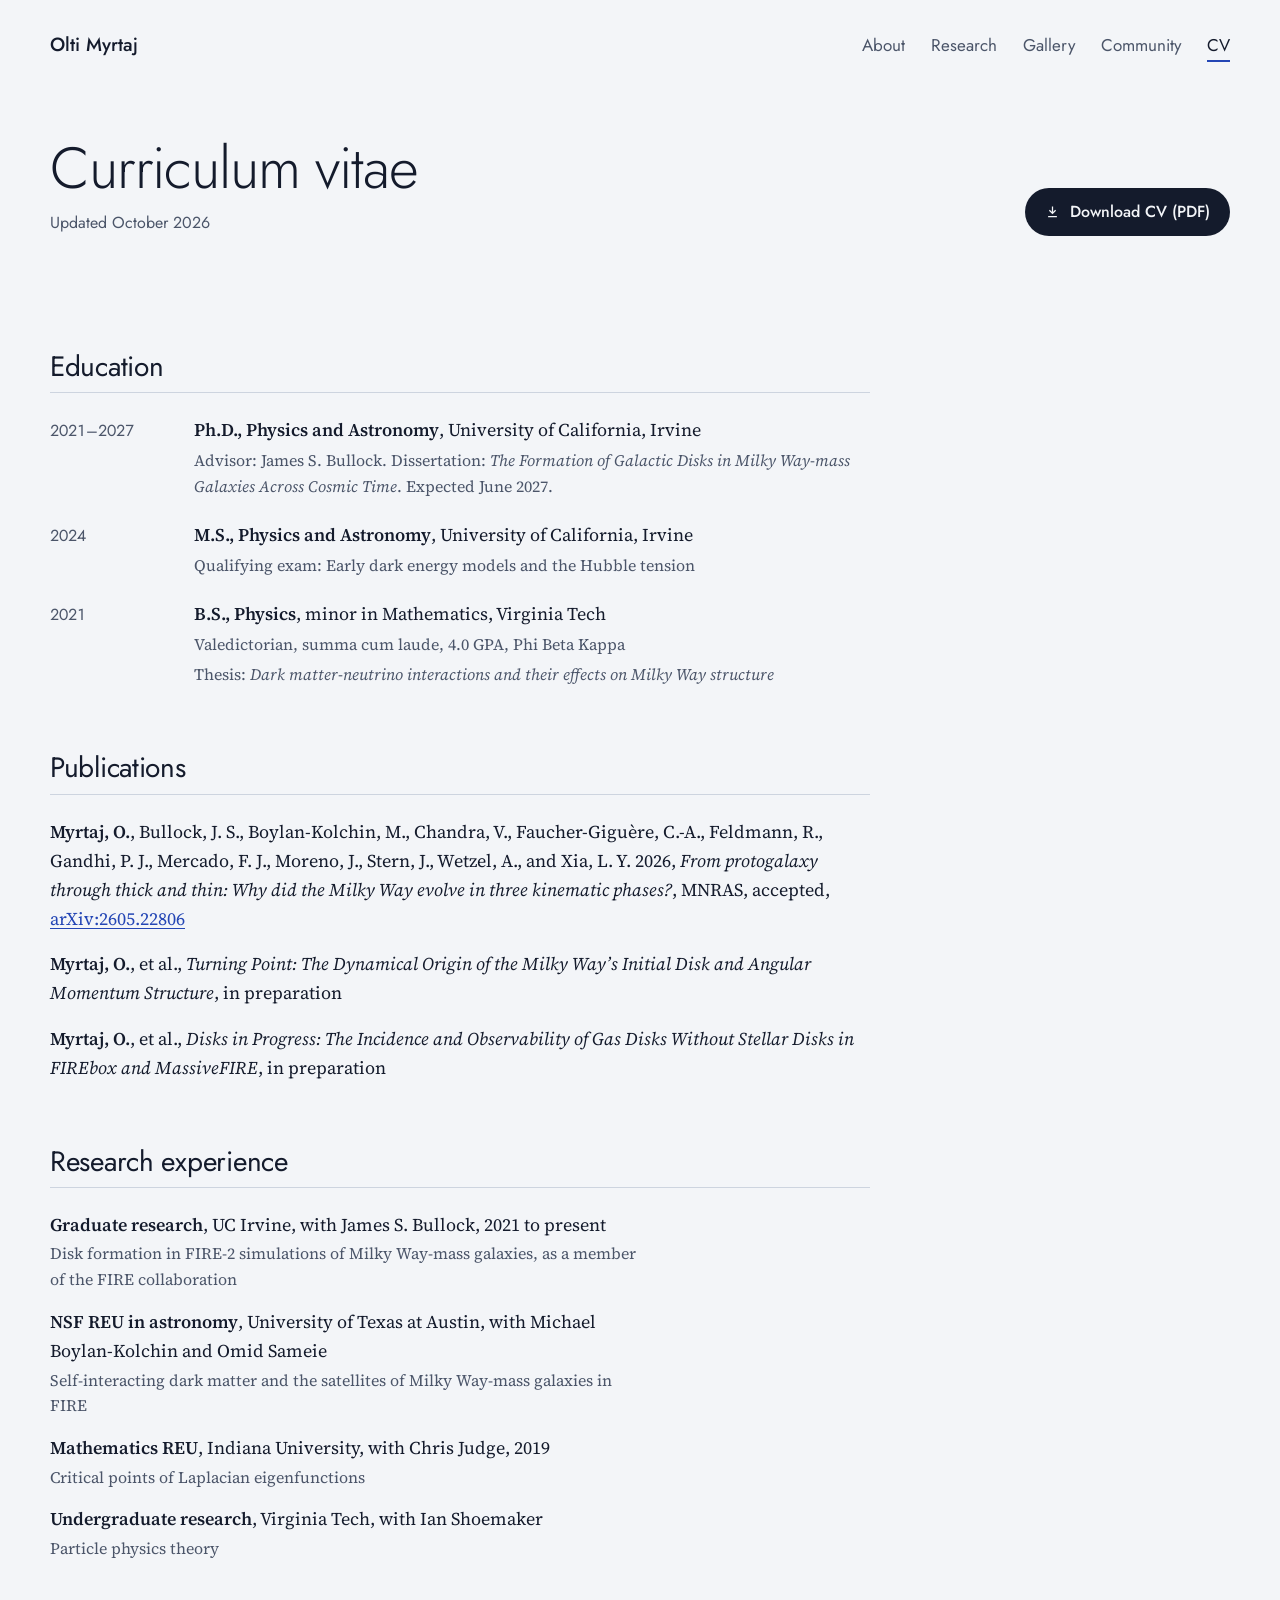
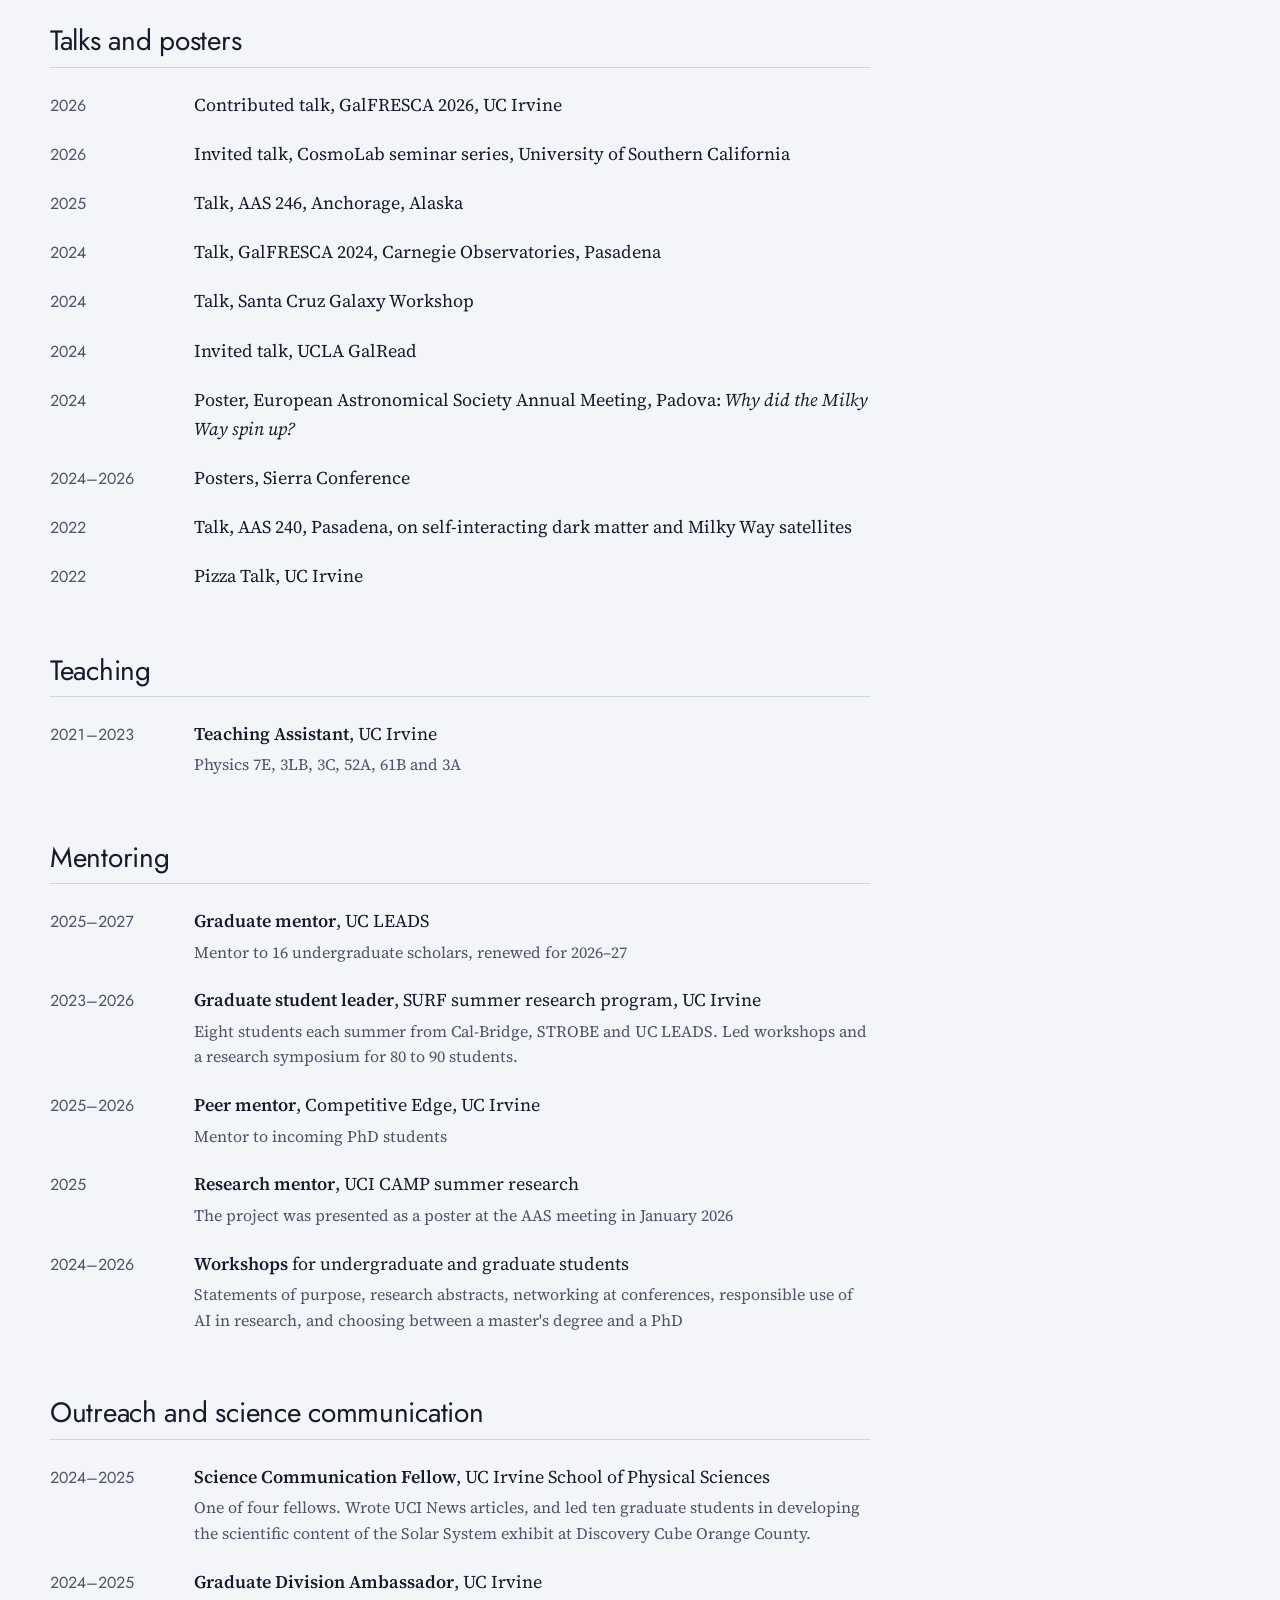
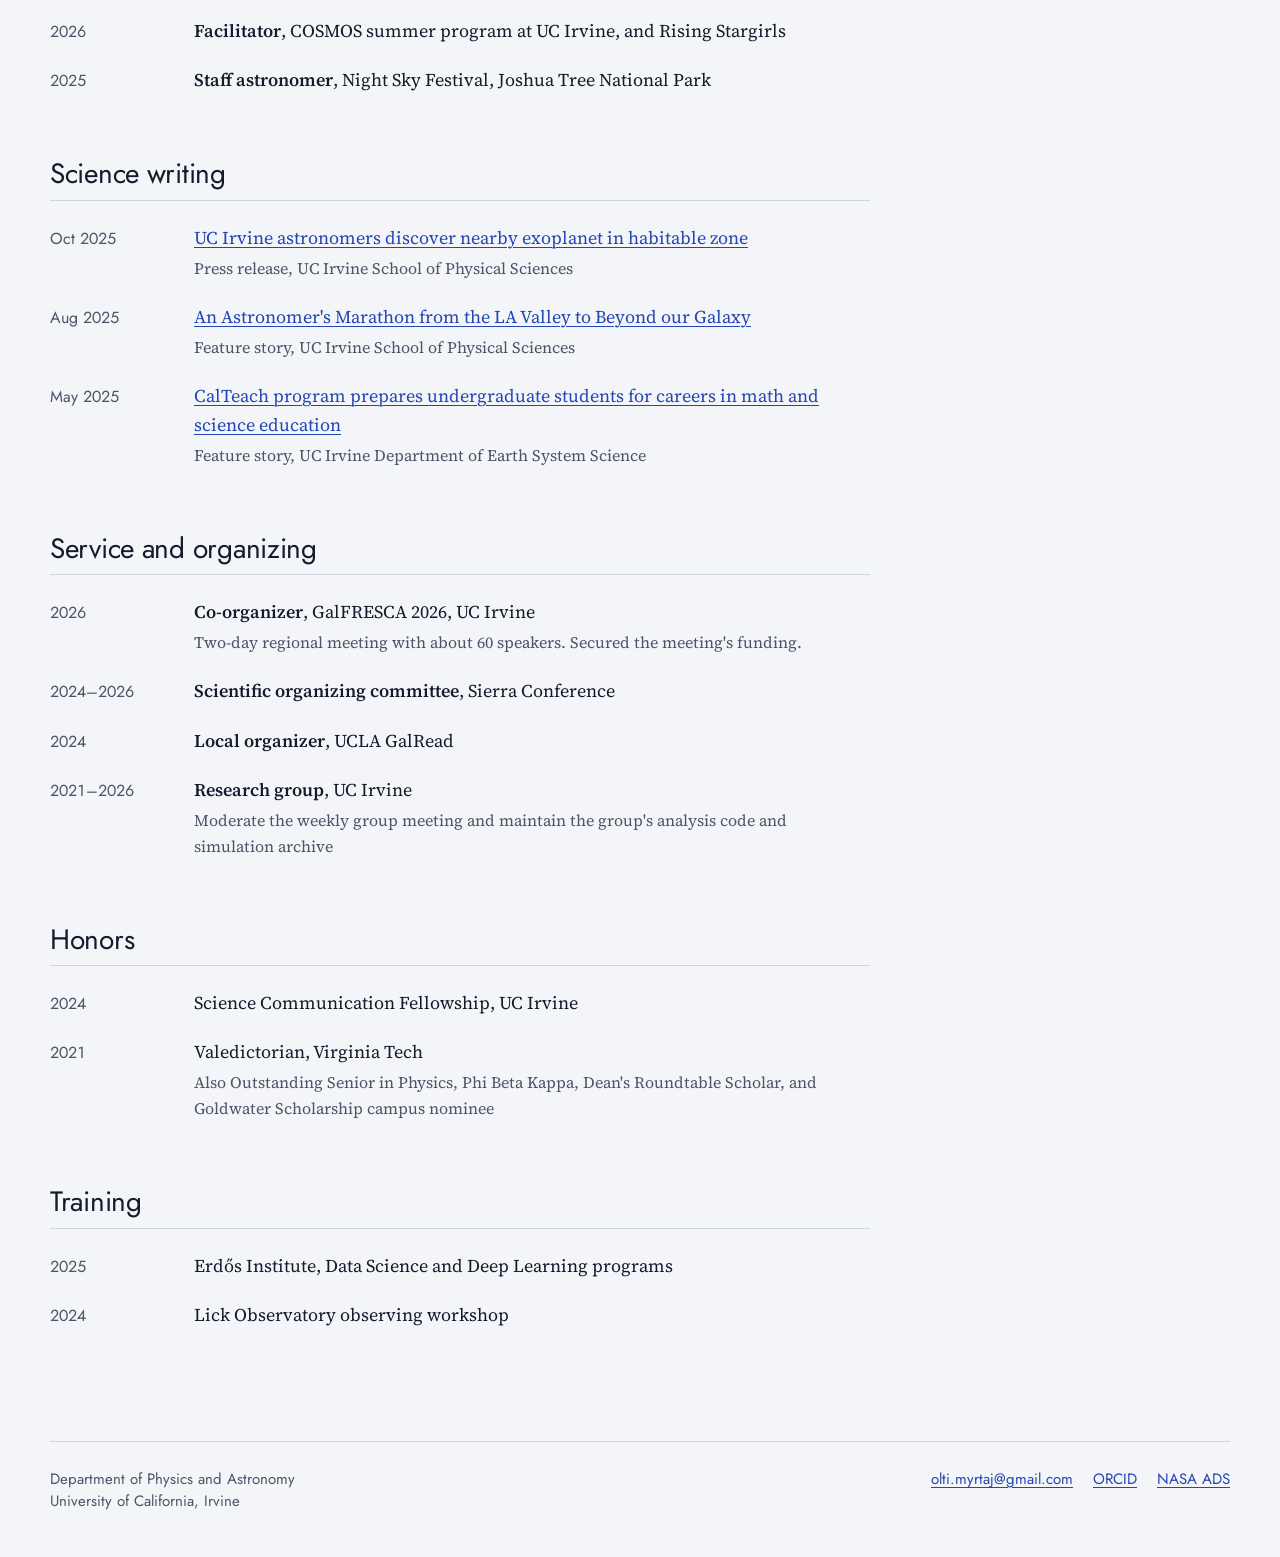
==== cv.html @ 68c867c0 "Publish research website Pages: About, Research, Gallery, Community and CV, with figures, movies, th" ====
<!doctype html>
<html lang="en">
<head>
<meta charset="utf-8">
<meta name="viewport" content="width=device-width, initial-scale=1, viewport-fit=cover">
<title>CV | Olti Myrtaj</title>
<meta name="description" content="Curriculum vitae of Olti Myrtaj, PhD candidate in Physics and Astronomy at UC Irvine.">
<link rel="canonical" href="https://oltimyrtaj.github.io/cv.html">
<meta property="og:type" content="website">
<meta property="og:site_name" content="Olti Myrtaj">
<meta property="og:title" content="CV | Olti Myrtaj">
<meta property="og:description" content="Curriculum vitae of Olti Myrtaj, PhD candidate in Physics and Astronomy at UC Irvine.">
<meta property="og:url" content="https://oltimyrtaj.github.io/cv.html">
<meta property="og:image" content="https://oltimyrtaj.github.io/images/three-phases.jpg">
<meta name="twitter:card" content="summary_large_image">
<link rel="icon" href="favicon.svg" type="image/svg+xml">
<link rel="preconnect" href="https://fonts.googleapis.com">
<link rel="preconnect" href="https://fonts.gstatic.com" crossorigin>
<link rel="stylesheet" href="https://fonts.googleapis.com/css2?family=Jost:wght@300..600&amp;family=Source+Serif+4:ital,opsz,wght@0,8..60,300..700;1,8..60,300..700&amp;display=swap">
<link rel="stylesheet" href="css/style.css">
<script src="js/site.js"></script>
</head>
<body>

<header class="site-header">
  <a class="wordmark" href="index.html">Olti Myrtaj</a>
  <nav class="site-nav" aria-label="Main">
    <ul>
      <li><a href="index.html">About</a></li>
      <li><a href="research.html">Research</a></li>
      <li><a href="gallery.html">Gallery</a></li>
      <li><a href="community.html">Community</a></li>
      <li><a href="cv.html" aria-current="page">CV</a></li>
    </ul>
  </nav>
</header>

<main class="site-main">

  <header class="page-head cv-head">
    <div>
      <h1>Curriculum vitae</h1>
      <p class="updated">Updated October 2026</p>
    </div>
    <div class="cv-actions">
      <a class="button" href="files/Myrtaj_CV.pdf" data-check-file>
        <svg viewBox="0 0 24 24" aria-hidden="true"><path d="M12 4v11M7 10l5 5 5-5M5 20h14"/></svg>
        Download CV (PDF)
      </a>
    </div>
  </header>

  <div class="cv-body">

    <section class="cv-section" aria-labelledby="cv-education">
      <h2 id="cv-education">Education</h2>
      <ol class="dated">
        <li>
          <span class="when">2021–2027</span>
          <div class="what">
            <p><strong>Ph.D., Physics and Astronomy</strong>, University of California, Irvine</p>
            <p class="detail">Advisor: James S. Bullock. Dissertation: <em>The Formation of Galactic Disks in Milky Way-mass Galaxies Across Cosmic Time</em>. Expected June 2027.</p>
          </div>
        </li>
        <li>
          <span class="when">2024</span>
          <div class="what">
            <p><strong>M.S., Physics and Astronomy</strong>, University of California, Irvine</p>
            <p class="detail">Qualifying exam: Early dark energy models and the Hubble tension</p>
          </div>
        </li>
        <li>
          <span class="when">2021</span>
          <div class="what">
            <p><strong>B.S., Physics</strong>, minor in Mathematics, Virginia Tech</p>
            <p class="detail">Valedictorian, summa cum laude, 4.0 GPA, Phi Beta Kappa</p>
            <p class="detail">Thesis: <em>Dark matter-neutrino interactions and their effects on Milky Way structure</em></p>
          </div>
        </li>
      </ol>
    </section>

    <section class="cv-section" aria-labelledby="cv-pubs">
      <h2 id="cv-pubs">Publications</h2>
      <ol class="pubs">
        <li>
          <p><strong>Myrtaj, O.</strong>, Bullock, J. S., Boylan-Kolchin, M., Chandra, V., Faucher-Giguère, C.-A., Feldmann, R., Gandhi, P. J., Mercado, F. J., Moreno, J., Stern, J., Wetzel, A., and Xia, L. Y. 2026, <em>From protogalaxy through thick and thin: Why did the Milky Way evolve in three kinematic phases?</em>, MNRAS, accepted, <a href="https://arxiv.org/abs/2605.22806">arXiv:2605.22806</a></p>
        </li>
        <li>
          <p><strong>Myrtaj, O.</strong>, et al., <em>Turning Point: The Dynamical Origin of the Milky Way&rsquo;s Initial Disk and Angular Momentum Structure</em>, in preparation</p>
        </li>
        <li>
          <p><strong>Myrtaj, O.</strong>, et al., <em>Disks in Progress: The Incidence and Observability of Gas Disks Without Stellar Disks in FIREbox and MassiveFIRE</em>, in preparation</p>
        </li>
      </ol>
    </section>

    <section class="cv-section" aria-labelledby="cv-research">
      <h2 id="cv-research">Research experience</h2>
      <ul class="plain-list">
        <li>
          <span><strong>Graduate research</strong>, UC Irvine, with James S. Bullock, 2021 to present</span>
          <span class="detail">Disk formation in FIRE-2 simulations of Milky Way-mass galaxies, as a member of the FIRE collaboration</span>
        </li>
        <li>
          <span><strong>NSF REU in astronomy</strong>, University of Texas at Austin, with Michael Boylan-Kolchin and Omid Sameie</span>
          <span class="detail">Self-interacting dark matter and the satellites of Milky Way-mass galaxies in FIRE</span>
        </li>
        <li>
          <span><strong>Mathematics REU</strong>, Indiana University, with Chris Judge, 2019</span>
          <span class="detail">Critical points of Laplacian eigenfunctions</span>
        </li>
        <li>
          <span><strong>Undergraduate research</strong>, Virginia Tech, with Ian Shoemaker</span>
          <span class="detail">Particle physics theory</span>
        </li>
      </ul>
    </section>

    <section class="cv-section" aria-labelledby="cv-talks">
      <h2 id="cv-talks">Talks and posters</h2>
      <ol class="dated">
        <li><span class="when">2026</span><div class="what"><p>Contributed talk, GalFRESCA 2026, UC Irvine</p></div></li>
        <li><span class="when">2026</span><div class="what"><p>Invited talk, CosmoLab seminar series, University of Southern California</p></div></li>
        <li><span class="when">2025</span><div class="what"><p>Talk, AAS 246, Anchorage, Alaska</p></div></li>
        <li><span class="when">2024</span><div class="what"><p>Talk, GalFRESCA 2024, Carnegie Observatories, Pasadena</p></div></li>
        <li><span class="when">2024</span><div class="what"><p>Talk, Santa Cruz Galaxy Workshop</p></div></li>
        <li><span class="when">2024</span><div class="what"><p>Invited talk, UCLA GalRead</p></div></li>
        <li><span class="when">2024</span><div class="what"><p>Poster, European Astronomical Society Annual Meeting, Padova: <em>Why did the Milky Way spin up?</em></p></div></li>
        <li><span class="when">2024–2026</span><div class="what"><p>Posters, Sierra Conference</p></div></li>
        <li><span class="when">2022</span><div class="what"><p>Talk, AAS 240, Pasadena, on self-interacting dark matter and Milky Way satellites</p></div></li>
        <li><span class="when">2022</span><div class="what"><p>Pizza Talk, UC Irvine</p></div></li>
      </ol>
    </section>

    <section class="cv-section" aria-labelledby="cv-teaching">
      <h2 id="cv-teaching">Teaching</h2>
      <ol class="dated">
        <li>
          <span class="when">2021–2023</span>
          <div class="what">
            <p><strong>Teaching Assistant</strong>, UC Irvine</p>
            <p class="detail">Physics 7E, 3LB, 3C, 52A, 61B and 3A</p>
          </div>
        </li>
      </ol>
    </section>

    <section class="cv-section" aria-labelledby="cv-mentoring">
      <h2 id="cv-mentoring">Mentoring</h2>
      <ol class="dated">
        <li>
          <span class="when">2025–2027</span>
          <div class="what">
            <p><strong>Graduate mentor</strong>, UC LEADS</p>
            <p class="detail">Mentor to 16 undergraduate scholars, renewed for 2026–27</p>
          </div>
        </li>
        <li>
          <span class="when">2023–2026</span>
          <div class="what">
            <p><strong>Graduate student leader</strong>, SURF summer research program, UC Irvine</p>
            <p class="detail">Eight students each summer from Cal-Bridge, STROBE and UC LEADS. Led workshops and a research symposium for 80 to 90 students.</p>
          </div>
        </li>
        <li>
          <span class="when">2025–2026</span>
          <div class="what">
            <p><strong>Peer mentor</strong>, Competitive Edge, UC Irvine</p>
            <p class="detail">Mentor to incoming PhD students</p>
          </div>
        </li>
        <li>
          <span class="when">2025</span>
          <div class="what">
            <p><strong>Research mentor</strong>, UCI CAMP summer research</p>
            <p class="detail">The project was presented as a poster at the AAS meeting in January 2026</p>
          </div>
        </li>
        <li>
          <span class="when">2024–2026</span>
          <div class="what">
            <p><strong>Workshops</strong> for undergraduate and graduate students</p>
            <p class="detail">Statements of purpose, research abstracts, networking at conferences, responsible use of AI in research, and choosing between a master's degree and a PhD</p>
          </div>
        </li>
      </ol>
    </section>

    <section class="cv-section" aria-labelledby="cv-outreach">
      <h2 id="cv-outreach">Outreach and science communication</h2>
      <ol class="dated">
        <li>
          <span class="when">2024–2025</span>
          <div class="what">
            <p><strong>Science Communication Fellow</strong>, UC Irvine School of Physical Sciences</p>
            <p class="detail">One of four fellows. Wrote UCI News articles, and led ten graduate students in developing the scientific content of the Solar System exhibit at Discovery Cube Orange County.</p>
          </div>
        </li>
        <li>
          <span class="when">2024–2025</span>
          <div class="what"><p><strong>Graduate Division Ambassador</strong>, UC Irvine</p></div>
        </li>
        <li>
          <span class="when">2026</span>
          <div class="what"><p><strong>Facilitator</strong>, COSMOS summer program at UC Irvine, and Rising Stargirls</p></div>
        </li>
        <li>
          <span class="when">2025</span>
          <div class="what"><p><strong>Staff astronomer</strong>, Night Sky Festival, Joshua Tree National Park</p></div>
        </li>
      </ol>
    </section>

    <section class="cv-section" aria-labelledby="cv-writing">
      <h2 id="cv-writing">Science writing</h2>
      <ol class="dated">
        <li>
          <span class="when">Oct 2025</span>
          <div class="what">
            <p><a href="https://ps.uci.edu/news/3396/">UC Irvine astronomers discover nearby exoplanet in habitable zone</a></p>
            <p class="detail">Press release, UC Irvine School of Physical Sciences</p>
          </div>
        </li>
        <li>
          <span class="when">Aug 2025</span>
          <div class="what">
            <p><a href="https://ps.uci.edu/news/3362/">An Astronomer's Marathon from the LA Valley to Beyond our Galaxy</a></p>
            <p class="detail">Feature story, UC Irvine School of Physical Sciences</p>
          </div>
        </li>
        <li>
          <span class="when">May 2025</span>
          <div class="what">
            <p><a href="https://www.ess.uci.edu/news/1528">CalTeach program prepares undergraduate students for careers in math and science education</a></p>
            <p class="detail">Feature story, UC Irvine Department of Earth System Science</p>
          </div>
        </li>
      </ol>
    </section>

    <section class="cv-section" aria-labelledby="cv-service">
      <h2 id="cv-service">Service and organizing</h2>
      <ol class="dated">
        <li>
          <span class="when">2026</span>
          <div class="what">
            <p><strong>Co-organizer</strong>, GalFRESCA 2026, UC Irvine</p>
            <p class="detail">Two-day regional meeting with about 60 speakers. Secured the meeting's funding.</p>
          </div>
        </li>
        <li>
          <span class="when">2024–2026</span>
          <div class="what"><p><strong>Scientific organizing committee</strong>, Sierra Conference</p></div>
        </li>
        <li>
          <span class="when">2024</span>
          <div class="what"><p><strong>Local organizer</strong>, UCLA GalRead</p></div>
        </li>
        <li>
          <span class="when">2021–2026</span>
          <div class="what">
            <p><strong>Research group</strong>, UC Irvine</p>
            <p class="detail">Moderate the weekly group meeting and maintain the group's analysis code and simulation archive</p>
          </div>
        </li>
      </ol>
    </section>

    <section class="cv-section" aria-labelledby="cv-honors">
      <h2 id="cv-honors">Honors</h2>
      <ol class="dated">
        <li>
          <span class="when">2024</span>
          <div class="what"><p>Science Communication Fellowship, UC Irvine</p></div>
        </li>
        <li>
          <span class="when">2021</span>
          <div class="what">
            <p>Valedictorian, Virginia Tech</p>
            <p class="detail">Also Outstanding Senior in Physics, Phi Beta Kappa, Dean's Roundtable Scholar, and Goldwater Scholarship campus nominee</p>
          </div>
        </li>
      </ol>
    </section>

    <section class="cv-section" aria-labelledby="cv-training">
      <h2 id="cv-training">Training</h2>
      <ol class="dated">
        <li><span class="when">2025</span><div class="what"><p>Erdős Institute, Data Science and Deep Learning programs</p></div></li>
        <li><span class="when">2024</span><div class="what"><p>Lick Observatory observing workshop</p></div></li>
      </ol>
    </section>

  </div>
</main>

<footer class="site-footer">
  <p>Department of Physics and Astronomy<br>University of California, Irvine</p>
  <ul>
    <li><a data-email-user="olti.myrtaj" data-email-domain="gmail.com">olti.myrtaj [at] gmail.com</a></li>
    <li><a href="https://orcid.org/0009-0002-3536-1220">ORCID</a></li>
    <li><a href="https://ui.adsabs.harvard.edu/search/q=author%3A%22Myrtaj%2C%20O%22">NASA ADS</a></li>
  </ul>
</footer>

</body>
</html>
---- css/style.css ----
/* Layout: one left-aligned column inside a 1180px frame. Running text keeps a
   ~66ch measure. The homepage figure and other plates break wider.
   Light theme is an astronomical plate (dark ink on pale glass). Dark theme is
   the night sky. The three phase colors mean the same thing everywhere:
   protogalaxy (old, red), thick disk (gold), thin disk (young, blue). */

:root {
  --ground: #F3F5F8;
  --ground-2: #E8ECF2;
  --plate: #FBFCFD;
  --ink: #141B2C;
  --ink-2: #4B5569;
  --rule: #CDD4DF;
  --accent: #2446B5;
  --grid: color-mix(in srgb, var(--rule) 55%, transparent);

  --proto: #B53F2B;
  --thick: #996904;
  --thin: #2852C3;

  --lb-bg: #04070E;
  --lb-ink: #E8ECF4;
  --lb-ink-2: #A7B0C4;
  --canvas-ink: #DCE4FF;   /* marks drawn over the galaxy model, which is dark in both themes */

  --display: "Jost", "Futura", "Century Gothic", "Avenir Next", system-ui, sans-serif;
  --text: "Source Serif 4", "Source Serif Pro", Georgia, "Times New Roman", serif;
  --mono: ui-monospace, "SFMono-Regular", Menlo, Consolas, monospace;

  --step-0: 1.125rem;
  --step-1: 1.3125rem;
  --step-2: 1.75rem;
  --step-3: clamp(2.375rem, 1.7rem + 2.9vw, 3.625rem);
  --step-4: clamp(3.125rem, 2.1rem + 5vw, 5.75rem);
  --frame: 1180px;
  --measure: 66ch;

  color-scheme: light;
}

@media (prefers-color-scheme: dark) {
  :root:not([data-theme="light"]) {
    --ground: #0A1020;
    --ground-2: #121B30;
    --plate: #060A16;
    --ink: #E3E7F0;
    --ink-2: #A3ADC3;
    --rule: #27324E;
    --accent: #9DBBFF;
    --proto: #FF8062;
    --thick: #FFC95F;
    --thin: #AFCBFF;
    color-scheme: dark;
  }
}

:root[data-theme="dark"] {
  --ground: #0A1020;
  --ground-2: #121B30;
  --plate: #060A16;
  --ink: #E3E7F0;
  --ink-2: #A3ADC3;
  --rule: #27324E;
  --accent: #9DBBFF;
  --proto: #FF8062;
  --thick: #FFC95F;
  --thin: #AFCBFF;
  color-scheme: dark;
}

/* ---------- Base ---------- */

*, *::before, *::after { box-sizing: border-box; }
[hidden] { display: none !important; }

:root {
  padding-top: env(safe-area-inset-top, 0px);
  padding-bottom: env(safe-area-inset-bottom, 0px);
  -webkit-text-size-adjust: 100%;
}

body {
  margin: 0;
  background: var(--ground);
  color: var(--ink);
  font-family: var(--text);
  font-size: var(--step-0);
  line-height: 1.62;
  font-optical-sizing: auto;
  padding-left: max(16px, env(safe-area-inset-left, 0px));
  padding-right: max(16px, env(safe-area-inset-right, 0px));
}

img, video { display: block; max-width: 100%; height: auto; }

a {
  color: var(--accent);
  text-decoration-thickness: 1px;
  text-underline-offset: 0.18em;
}
a:hover { text-decoration-thickness: 2px; }

:focus-visible {
  outline: 2px solid var(--accent);
  outline-offset: 3px;
  border-radius: 2px;
}

h1, h2, h3 {
  margin: 0;
  font-family: var(--display);
  font-weight: 400;
  line-height: 1.12;
  text-wrap: balance;
}
h2 { font-size: var(--step-2); letter-spacing: -0.01em; }
h3 { font-size: 1.25rem; font-weight: 500; }
p { margin: 0; }
code { font-family: var(--mono); font-size: 0.85em; }
strong { font-weight: 600; }

.visually-hidden {
  position: absolute !important;
  width: 1px; height: 1px;
  overflow: hidden;
  clip: rect(0 0 0 0);
  white-space: nowrap;
}

/* ---------- Frame, header, footer ---------- */

.site-header,
.site-main,
.site-footer {
  max-width: var(--frame);
  margin-inline: auto;
}

.site-header {
  display: flex;
  flex-wrap: wrap;
  align-items: baseline;
  justify-content: space-between;
  gap: 6px 32px;
  padding-block: 26px 0;
}

.wordmark {
  font-family: var(--display);
  font-size: 1.1875rem;
  font-weight: 500;
  color: var(--ink);
  text-decoration: none;
}

.site-nav ul {
  display: flex;
  flex-wrap: wrap;
  gap: 2px 26px;
  margin: 0;
  padding: 0;
  list-style: none;
}
.site-nav a {
  display: inline-block;
  padding-block: 6px;
  font-family: var(--display);
  font-size: 1.0625rem;
  color: var(--ink-2);
  text-decoration: none;
}
@media (max-width: 440px) {
  .site-nav ul { gap: 2px 16px; }
  .site-nav a { font-size: 1rem; }
}
.site-nav a:hover { color: var(--ink); }
.site-nav a[aria-current="page"] {
  color: var(--ink);
  text-decoration: underline;
  text-decoration-thickness: 2px;
  text-underline-offset: 9px;
  text-decoration-color: var(--accent);
}

.site-main {
  display: grid;
  gap: clamp(72px, 9vw, 120px);
  padding-block: clamp(36px, 6vw, 72px) clamp(72px, 9vw, 112px);
}

.site-footer {
  display: flex;
  flex-wrap: wrap;
  justify-content: space-between;
  gap: 8px 32px;
  padding-block: 26px 44px;
  border-top: 1px solid var(--rule);
  font-family: var(--display);
  font-size: 0.9375rem;
  line-height: 1.5;
  color: var(--ink-2);
}
.site-footer ul {
  display: flex;
  flex-wrap: wrap;
  gap: 4px 20px;
  margin: 0;
  padding: 0;
  list-style: none;
}

/* ---------- Shared text blocks ---------- */

.prose {
  display: grid;
  gap: 18px;
  max-width: var(--measure);
  min-width: 0;
}

.page-head {
  display: grid;
  gap: 22px;
  max-width: 54rem;
}
.page-head h1 {
  font-size: var(--step-3);
  font-weight: 300;
  letter-spacing: -0.02em;
  line-height: 1.04;
}

.lede {
  font-size: var(--step-1);
  line-height: 1.52;
  max-width: 40ch;
}
.page-head .lede { max-width: 58ch; }

.section {
  display: grid;
  gap: 28px;
  min-width: 0;
}
.section-intro {
  max-width: var(--measure);
  color: var(--ink-2);
}

/* Dated lists: news, CV entries */
.dated {
  display: grid;
  gap: 20px;
  max-width: 820px;
  margin: 0;
  padding: 0;
  list-style: none;
}
.dated > li {
  display: grid;
  grid-template-columns: 7.25rem minmax(0, 1fr);
  gap: 2px 28px;
  align-items: baseline;
}
.when {
  font-family: var(--display);
  font-size: 1rem;
  color: var(--ink-2);
  font-variant-numeric: tabular-nums;
  white-space: nowrap;
}
.what { display: grid; gap: 4px; min-width: 0; }
.what .detail { font-size: 1rem; color: var(--ink-2); }

@media (max-width: 560px) {
  .dated > li { grid-template-columns: minmax(0, 1fr); }
}

/* ---------- Homepage hero ---------- */

.hero {
  display: grid;
  gap: clamp(36px, 5vw, 60px);
  min-width: 0;
}
.hero-intro {
  display: grid;
  gap: 24px 48px;
  align-items: center;
}
.hero .headshot { width: min(240px, 62vw); }
@media (min-width: 720px) {
  .hero-intro { grid-template-columns: auto minmax(0, 1fr); }
  .hero .headshot { width: clamp(200px, 26vw, 320px); }
}

.hero-text { display: grid; gap: 0; min-width: 0; }
.hero h1 {
  font-size: var(--step-4);
  font-weight: 300;
  letter-spacing: -0.03em;
  line-height: 0.96;
}
.role {
  margin-top: 16px;
  font-family: var(--display);
  font-size: 1.1875rem;
  line-height: 1.4;
  color: var(--ink-2);
}
.hero .lede { margin-top: 24px; max-width: 46ch; }

/* The figure is a white plot, so it sits on a white plate in both themes */
.hero-figure .frame {
  padding: clamp(6px, 1.4vw, 16px);
  background: #fff;
  border: 1px solid var(--rule);
  border-radius: 6px;
}
.hero-figure .zoom img { border-radius: 2px; }
.hero-figure figcaption { max-width: 80ch; }

/* ---------- Galaxy model (Research page) ---------- */

.quick-links {
  display: flex;
  flex-wrap: wrap;
  gap: 10px 24px;
  margin: 28px 0 0;
  padding: 0;
  list-style: none;
  font-family: var(--display);
  font-size: 1.0625rem;
}

.instrument {
  display: grid;
  gap: 14px;
  min-width: 0;
  max-width: 980px;
  margin: 0;
  padding: 12px 12px 16px;
  background: var(--plate);
  border: 1px solid var(--rule);
  border-radius: 6px;
}
.viewport {
  position: relative;
  aspect-ratio: 16 / 10;
  max-width: 100%;
  overflow: hidden;
  border-radius: 3px;
}
.viewport canvas {
  position: absolute;
  inset: 0;
  width: 100%;
  height: 100%;
}

.model-flag {
  position: absolute;
  top: 10px;
  left: 10px;
  margin: 0;
  padding: 3px 9px 4px;
  border-radius: 3px;
  background: rgba(3, 5, 12, 0.62);
  color: var(--canvas-ink);
  font-family: var(--display);
  font-size: 0.8125rem;
  font-weight: 500;
  line-height: 1.3;
  letter-spacing: 0.01em;
  pointer-events: none;
}

.com-marker {
  position: absolute;
  left: 50%;
  top: 50%;
  width: 15px;
  height: 15px;
  margin: -7px 0 0 -7px;
  pointer-events: none;
}
.com-marker::before,
.com-marker::after {
  content: "";
  position: absolute;
  background: var(--canvas-ink);
}
.com-marker::before { left: 7px; top: 0; width: 1px; height: 15px; }
.com-marker::after { top: 7px; left: 0; height: 1px; width: 15px; }

.scalebar {
  position: absolute;
  left: 14px;
  bottom: 12px;
  display: grid;
  justify-items: start;
  gap: 5px;
  pointer-events: none;
  font-family: var(--display);
  font-size: 0.75rem;
  font-weight: 500;
  color: var(--canvas-ink);
  opacity: 0.85;
}
.scalebar-line {
  display: block;
  width: 80px;
  height: 2px;
  background: currentColor;
}

.toggles {
  display: flex;
  flex-wrap: wrap;
  gap: 10px 14px;
  padding-inline: 6px;
}
.segmented {
  display: inline-flex;
  padding: 2px;
  border: 1px solid var(--rule);
  border-radius: 999px;
}
.segmented button {
  padding: 5px 13px;
  font-family: var(--display);
  font-size: 0.875rem;
  font-weight: 500;
  color: var(--ink-2);
  background: transparent;
  border: 0;
  border-radius: 999px;
  cursor: pointer;
}
.segmented button:hover { color: var(--ink); }
.segmented button[aria-pressed="true"] {
  color: var(--plate);
  background: var(--ink);
}
.segmented button:focus-visible { outline: 2px solid var(--accent); outline-offset: 1px; }

.controls {
  display: grid;
  grid-template-columns: auto minmax(0, 1fr);
  align-items: start;
  gap: 18px;
  padding-inline: 6px;
}

@media (max-width: 560px) {
  .controls { grid-template-columns: minmax(0, 1fr); gap: 10px; }
  .play { justify-self: start; }
}

.play {
  display: inline-flex;
  align-items: center;
  gap: 8px;
  padding: 6px 15px 6px 12px;
  font-family: var(--display);
  font-size: 0.9375rem;
  font-weight: 500;
  color: var(--ink);
  background: transparent;
  border: 1px solid var(--rule);
  border-radius: 999px;
  cursor: pointer;
}
.play:hover { border-color: var(--ink-2); }
.play svg { width: 11px; height: 11px; fill: currentColor; }
.play .icon-pause { display: none; }
.play[aria-pressed="true"] .icon-pause { display: block; }
.play[aria-pressed="true"] .icon-play { display: none; }

.timeline { position: relative; padding-bottom: 24px; min-width: 0; }

.timeline input[type="range"] {
  -webkit-appearance: none;
  appearance: none;
  display: block;
  width: 100%;
  height: 30px;
  margin: 0;
  background: transparent;
  cursor: pointer;
}
.timeline input[type="range"]:focus-visible { outline: none; }
.timeline input[type="range"]::-webkit-slider-runnable-track {
  height: 6px;
  border-radius: 3px;
  background: linear-gradient(to right, var(--proto) 0 30%, var(--thick) 30% 58%, var(--thin) 58% 100%);
}
.timeline input[type="range"]::-moz-range-track {
  height: 6px;
  border-radius: 3px;
  background: linear-gradient(to right, var(--proto) 0 30%, var(--thick) 30% 58%, var(--thin) 58% 100%);
}
.timeline input[type="range"]::-webkit-slider-thumb {
  -webkit-appearance: none;
  appearance: none;
  width: 20px;
  height: 20px;
  margin-top: -7px;
  border-radius: 50%;
  background: var(--plate);
  border: 2px solid var(--ink);
}
.timeline input[type="range"]::-moz-range-thumb {
  width: 16px;
  height: 16px;
  border-radius: 50%;
  background: var(--plate);
  border: 2px solid var(--ink);
}
.timeline input[type="range"]:focus-visible::-webkit-slider-thumb {
  box-shadow: 0 0 0 3px var(--plate), 0 0 0 5px var(--accent);
}
.timeline input[type="range"]:focus-visible::-moz-range-thumb {
  box-shadow: 0 0 0 3px var(--plate), 0 0 0 5px var(--accent);
}

.phase-labels {
  position: absolute;
  left: 10px;
  right: 10px;
  bottom: 0;
  height: 20px;
  margin: 0;
  padding: 0;
  list-style: none;
  font-family: var(--display);
  font-size: 0.8125rem;
  color: var(--ink-2);
}
.phase-labels li {
  position: absolute;
  left: var(--at);
  transform: translateX(-50%);
  white-space: nowrap;
}

.status {
  min-height: 3.1em;
  padding-inline: 6px;
  font-size: 1rem;
  line-height: 1.55;
}
.status strong { font-family: var(--display); font-weight: 500; }

.legend {
  display: flex;
  flex-wrap: wrap;
  gap: 6px 18px;
  margin: 0;
  padding: 0 6px;
  list-style: none;
  font-family: var(--display);
  font-size: 0.875rem;
  line-height: 1.4;
  color: var(--ink-2);
}
.legend li { display: inline-flex; align-items: center; gap: 7px; }
.swatch {
  width: 9px;
  height: 9px;
  border-radius: 50%;
  background: var(--c);
  flex: none;
}
.swatch-gas { width: 12px; height: 12px; opacity: 0.6; }
.swatch-com {
  position: relative;
  width: 11px;
  height: 11px;
  border-radius: 0;
  background: none;
}
.swatch-com::before,
.swatch-com::after {
  content: "";
  position: absolute;
  background: var(--ink-2);
}
.swatch-com::before { left: 5px; top: 0; width: 1px; height: 11px; }
.swatch-com::after { top: 5px; left: 0; height: 1px; width: 11px; }

.instrument figcaption {
  padding: 12px 6px 0;
  border-top: 1px solid var(--rule);
  font-family: var(--display);
  font-size: 0.875rem;
  line-height: 1.5;
  color: var(--ink-2);
}

/* ---------- Figures and image slots ---------- */

.slot {
  display: grid;
  gap: 12px;
  min-width: 0;
  margin: 0;
}
.slot .frame {
  position: relative;
  overflow: hidden;
  border-radius: 3px;
  background: var(--plate);
}
.slot.is-missing .frame {
  aspect-ratio: var(--ar, 4 / 3);
  max-width: 100%;
  border: 1px dashed var(--rule);
  background-image:
    linear-gradient(var(--grid) 1px, transparent 1px),
    linear-gradient(90deg, var(--grid) 1px, transparent 1px);
  background-size: 28px 28px;
  background-position: -1px -1px;
}
.slot.is-missing img,
.slot.is-missing video { display: none; }

.slot-note {
  position: absolute;
  inset: 0;
  display: grid;
  place-content: center;
  justify-items: center;
  gap: 6px;
  padding: 16px;
  text-align: center;
  font-family: var(--display);
  font-size: 0.875rem;
  line-height: 1.45;
  color: var(--ink-2);
}
.slot-note .slot-title { color: var(--ink); font-weight: 500; }
.slot-note code {
  padding: 2px 8px;
  border-radius: 3px;
  background: var(--ground);
  color: var(--ink);
  font-size: 0.8125rem;
  overflow-wrap: anywhere;
}
.slot-note .slot-hint { max-width: 34ch; }

.slot figcaption {
  max-width: 70ch;
  font-family: var(--display);
  font-size: 0.9375rem;
  line-height: 1.5;
  color: var(--ink-2);
}
.slot figcaption strong { color: var(--ink); font-weight: 500; }

.zoom {
  display: block;
  width: 100%;
  padding: 0;
  border: 0;
  background: none;
  cursor: zoom-in;
}
.zoom img { width: 100%; }
.zoom:focus-visible { outline-offset: -3px; }
.slot.is-missing .zoom { cursor: default; }

/* Headshot: a portrait rectangle with rounded corners. It falls back to a monogram until images/headshot.jpg exists */
.headshot { --ar: 4 / 5; width: min(220px, 56vw); }
.headshot .frame {
  aspect-ratio: 4 / 5;
  border-radius: 12px;
  background: var(--ground-2);
}
.headshot img { width: 100%; height: 100%; object-fit: cover; }
.headshot.is-missing .frame {
  border: 0;
  background-image: none;
  background: var(--ground-2);
}
.headshot .slot-note { display: none; }
.headshot.is-missing .frame::after {
  content: "OM";
  position: absolute;
  inset: 0;
  display: grid;
  place-items: center;
  font-family: var(--display);
  font-size: 3.4rem;
  font-weight: 300;
  letter-spacing: 0.04em;
  color: var(--ink-2);
}

/* ---------- Research page ---------- */

.phase-grid {
  display: grid;
  gap: 40px 32px;
}
@media (min-width: 860px) {
  .phase-grid { grid-template-columns: repeat(3, minmax(0, 1fr)); }
}
.phase {
  display: grid;
  gap: 14px;
  align-content: start;
  min-width: 0;
  padding-top: 18px;
  border-top: 4px solid var(--c);
}
.phase p { font-size: 1.0625rem; }
.phase-proto { --c: var(--proto); }
.phase-thick { --c: var(--thick); }
.phase-thin { --c: var(--thin); }

.findings {
  display: grid;
  gap: 32px 56px;
  max-width: 980px;
}
@media (min-width: 820px) {
  .findings { grid-template-columns: repeat(2, minmax(0, 1fr)); }
}
.finding { display: grid; align-content: start; gap: 8px; min-width: 0; }
.finding p { font-size: 1.0625rem; }

.wide-figure { max-width: 980px; }

.paper-card {
  display: grid;
  gap: 12px;
  max-width: 820px;
  padding: clamp(20px, 3vw, 32px);
  background: var(--plate);
  border: 1px solid var(--rule);
  border-radius: 6px;
}
.paper-list { display: grid; gap: 16px; }
.paper-card h3 {
  font-size: 1.4375rem;
  font-weight: 400;
  line-height: 1.25;
}
.paper-card .authors { font-size: 1rem; color: var(--ink-2); }
.paper-card .authors strong { color: var(--ink); }
.paper-card .venue { font-size: 1rem; font-style: italic; }
.link-row {
  display: flex;
  flex-wrap: wrap;
  gap: 8px 22px;
  margin: 4px 0 0;
  padding: 0;
  list-style: none;
  font-family: var(--display);
  font-size: 1rem;
}

.columns-3 {
  display: grid;
  gap: 32px 40px;
}
@media (min-width: 900px) {
  .columns-3 { grid-template-columns: repeat(3, minmax(0, 1fr)); }
}
.columns-3 article { display: grid; gap: 10px; align-content: start; min-width: 0; }
.columns-3 p { font-size: 1.0625rem; }

/* In-page contents row under the Research lede */
.page-contents {
  display: flex;
  flex-wrap: wrap;
  gap: 6px 22px;
  padding-top: 16px;
  border-top: 1px solid var(--rule);
  font-family: var(--display);
  font-size: 0.9375rem;
}
.page-contents a { color: var(--ink-2); text-decoration: none; }
.page-contents a:hover { color: var(--ink); text-decoration: underline; }

/* Findings: text and figures side by side on wide screens, stacked on phones */
.block {
  display: grid;
  gap: 28px 48px;
  padding-top: 32px;
  border-top: 1px solid var(--rule);
}
.block-text,
.block-figs,
.block-wide { display: grid; gap: 28px; align-content: start; min-width: 0; }
.block-copy { display: grid; gap: 12px; max-width: var(--measure); }
.block-copy p { font-size: 1.0625rem; }
@media (min-width: 960px) {
  .block { grid-template-columns: minmax(0, 5fr) minmax(0, 7fr); }
  .block.flip { grid-template-columns: minmax(0, 5fr) minmax(0, 7fr); }
  .block.flip > .block-text { order: 2; }
  .block.stack { grid-template-columns: minmax(0, 1fr); }
  .block-wide { grid-column: 1 / -1; }
}

/* Figures in a row, scaled to one height: --cols holds each image's width/height ratio */
.fig-row { display: grid; gap: 28px 20px; max-width: 980px; }
@media (min-width: 720px) {
  .fig-row { grid-template-columns: var(--cols); align-items: start; }
}

/* Figures stacked one above the other */
.fig-stack { display: grid; gap: 32px; }

/* Current research projects */
.project {
  display: grid;
  gap: 16px;
  min-width: 0;
  padding-top: 32px;
  border-top: 1px solid var(--rule);
}
.project h3 { display: flex; flex-wrap: wrap; align-items: baseline; gap: 6px 12px; }
.project > p { max-width: var(--measure); font-size: 1.0625rem; }
.tag {
  padding: 2px 10px;
  border: 1px solid var(--rule);
  border-radius: 999px;
  font-family: var(--display);
  font-size: 0.75rem;
  font-weight: 500;
  letter-spacing: 0.06em;
  text-transform: uppercase;
  color: var(--ink-2);
  white-space: nowrap;
}

.plain-list {
  display: grid;
  gap: 14px;
  max-width: var(--measure);
  margin: 0;
  padding: 0;
  list-style: none;
}
.plain-list li { display: grid; gap: 2px; }
.plain-list .detail { font-size: 1rem; color: var(--ink-2); }

/* ---------- Beyond research and science writing ---------- */

.photo-row {
  display: grid;
  gap: 28px;
}
@media (min-width: 760px) {
  .photo-row { grid-template-columns: repeat(3, minmax(0, 1fr)); }
}
.photo-row .frame img { width: 100%; aspect-ratio: 2 / 1; object-fit: cover; }

/* Gallery: an even grid of portrait-shaped frames. The lightbox shows each photo uncropped. */
.photo-grid {
  display: grid;
  gap: 36px 28px;
}
@media (min-width: 560px) {
  .photo-grid { grid-template-columns: repeat(2, minmax(0, 1fr)); }
}
@media (min-width: 900px) {
  .photo-grid { grid-template-columns: repeat(3, minmax(0, 1fr)); }
}
.photo-grid .slot { --ar: 4 / 5; align-content: start; }
.photo-grid .frame img { width: 100%; aspect-ratio: 4 / 5; object-fit: cover; }
/* A landscape photo runs across the whole grid at its own shape */
.photo-grid .span-all { grid-column: 1 / -1; --ar: auto; }
.photo-grid .span-all .frame img { aspect-ratio: auto; }

.articles {
  display: grid;
  gap: 32px 40px;
  margin: 0;
  padding: 0;
  list-style: none;
}
@media (min-width: 900px) {
  .articles { grid-template-columns: repeat(3, minmax(0, 1fr)); }
}
.articles li {
  display: grid;
  gap: 8px;
  align-content: start;
  min-width: 0;
  padding-top: 16px;
  border-top: 1px solid var(--rule);
}
.article-title {
  font-family: var(--display);
  font-size: 1.1875rem;
  font-weight: 500;
  line-height: 1.3;
  text-wrap: balance;
}
.article-meta {
  font-family: var(--display);
  font-size: 0.9375rem;
  color: var(--ink-2);
}
.articles li > p:last-child { font-size: 1.0625rem; }

/* ---------- Gallery ---------- */

.feature { max-width: 100%; }

.masonry {
  columns: 3 300px;
  column-gap: 28px;
}
.masonry > .slot {
  display: block;
  break-inside: avoid;
  margin-bottom: 36px;
}
.masonry > .slot figcaption { margin-top: 12px; }
.masonry-2 { columns: 2 320px; }

/* Collage: several photos under one caption. Each opens on its own in the lightbox.
   On wide screens the bottom row is 16 : 9 : 9 so a 4:3 photo and two 3:4 photos share one height. */
.collage-grid {
  display: grid;
  grid-template-columns: repeat(2, minmax(0, 1fr));
  gap: 8px;
}
.collage-grid .zoom { height: 100%; }
.collage-grid img { display: block; width: 100%; height: 100%; object-fit: cover; }
.collage-grid .c-wide,
.collage-grid .c-land { grid-column: 1 / -1; }
.collage-grid .c-wide img { aspect-ratio: 2.1 / 1; object-position: 50% 80%; }
.collage-grid .c-land img { aspect-ratio: 4 / 3; }
.collage-grid .c-port img { aspect-ratio: 3 / 4; }
@media (min-width: 720px) {
  .collage-grid { grid-template-columns: 16fr 9fr 9fr; gap: 10px; }
  .collage-grid .c-land { grid-column: auto; }
}

.video-grid {
  display: grid;
  gap: 32px;
  max-width: 900px;
}

/* ---------- CV ---------- */

.cv-head {
  display: flex;
  flex-wrap: wrap;
  align-items: end;
  justify-content: space-between;
  gap: 20px 40px;
  max-width: none;
}
.cv-head .updated {
  margin-top: 12px;
  font-family: var(--display);
  font-size: 1rem;
  color: var(--ink-2);
}
.cv-actions { display: grid; gap: 8px; justify-items: start; }

.button {
  display: inline-flex;
  align-items: center;
  gap: 10px;
  padding: 11px 20px;
  font-family: var(--display);
  font-size: 1rem;
  font-weight: 500;
  color: var(--ground);
  background: var(--ink);
  border-radius: 999px;
  text-decoration: none;
}
.button:hover { background: var(--accent); }
.button svg { width: 15px; height: 15px; fill: none; stroke: currentColor; stroke-width: 2; }
.missing-note {
  max-width: 34ch;
  font-family: var(--display);
  font-size: 0.875rem;
  color: var(--ink-2);
}

.cv-body { display: grid; gap: 64px; }
.cv-section { display: grid; gap: 22px; }
.cv-section h2 {
  padding-bottom: 10px;
  border-bottom: 1px solid var(--rule);
  max-width: 820px;
}
.pubs {
  display: grid;
  gap: 16px;
  max-width: 820px;
  margin: 0;
  padding: 0;
  list-style: none;
}

/* ---------- Lightbox ---------- */

.lightbox {
  width: 100%;
  height: 100%;
  max-width: 100%;
  max-height: 100%;
  margin: 0;
  padding: 0;
  border: 0;
  background: var(--lb-bg);
  color: var(--lb-ink);
}
.lightbox::backdrop { background: var(--lb-bg); }
.lightbox-inner {
  position: absolute;
  inset: 0;
  display: grid;
  grid-template-rows: minmax(0, 1fr) auto;
  gap: 14px;
  padding:
    max(56px, calc(env(safe-area-inset-top, 0px) + 48px))
    max(16px, env(safe-area-inset-right, 0px))
    max(20px, env(safe-area-inset-bottom, 0px))
    max(16px, env(safe-area-inset-left, 0px));
}
.lightbox-inner img {
  width: 100%;
  height: 100%;
  object-fit: contain;
  min-height: 0;
}
.lightbox-caption {
  max-width: 76ch;
  margin-inline: auto;
  font-family: var(--display);
  font-size: 0.9375rem;
  line-height: 1.5;
  color: var(--lb-ink-2);
  text-align: center;
}
.lightbox-caption strong { color: var(--lb-ink); font-weight: 500; }
.lb-btn {
  position: absolute;
  display: grid;
  place-items: center;
  width: 44px;
  height: 44px;
  padding: 0;
  border: 1px solid color-mix(in srgb, var(--lb-ink) 30%, transparent);
  border-radius: 50%;
  background: color-mix(in srgb, var(--lb-bg) 70%, transparent);
  color: var(--lb-ink);
  cursor: pointer;
}
.lb-btn svg { width: 18px; height: 18px; fill: none; stroke: currentColor; stroke-width: 2; }
.lb-close {
  top: max(10px, env(safe-area-inset-top, 0px));
  right: max(12px, env(safe-area-inset-right, 0px));
}
.lb-prev,
.lb-next { top: 50%; transform: translateY(-50%); }
.lb-prev { left: max(12px, env(safe-area-inset-left, 0px)); }
.lb-next { right: max(12px, env(safe-area-inset-right, 0px)); }
.lb-btn:focus-visible { outline: 2px solid var(--lb-ink); outline-offset: 2px; }

@media (prefers-reduced-motion: reduce) {
  *, *::before, *::after { scroll-behavior: auto !important; transition: none !important; }
}
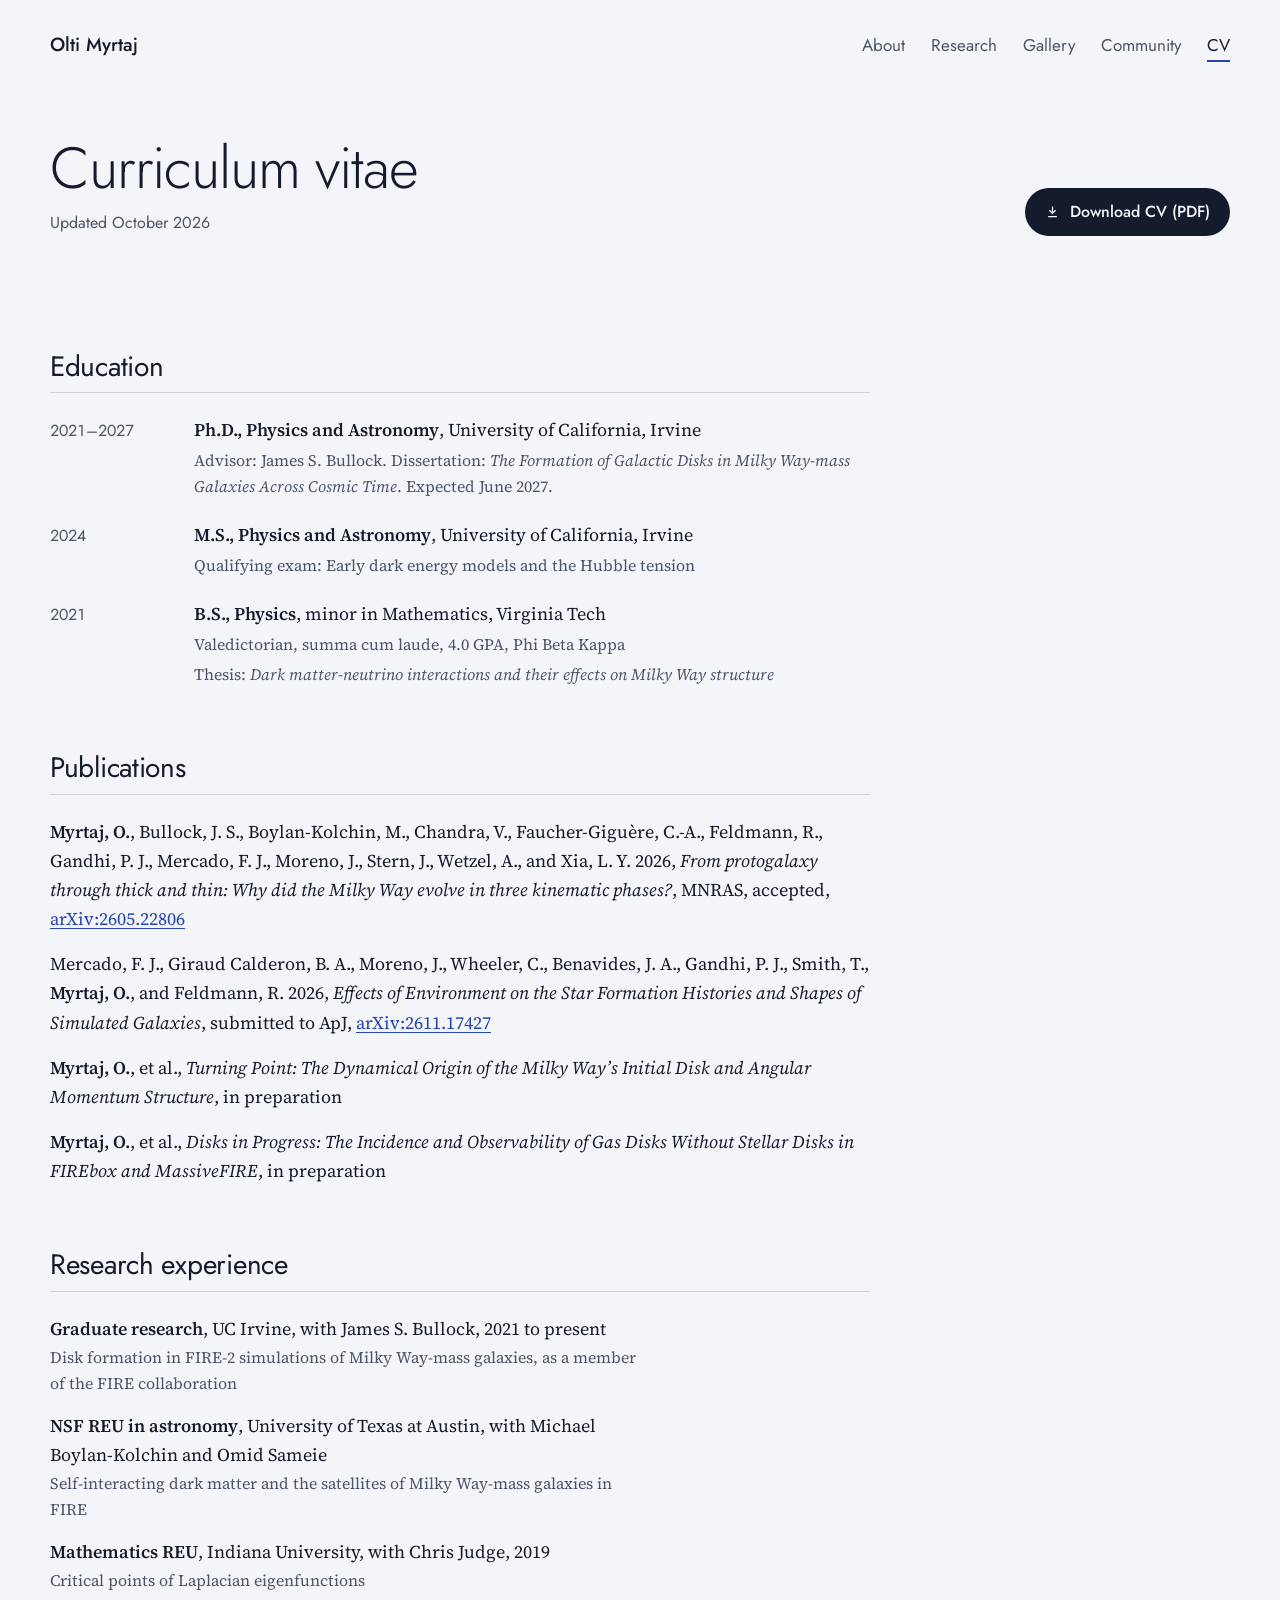
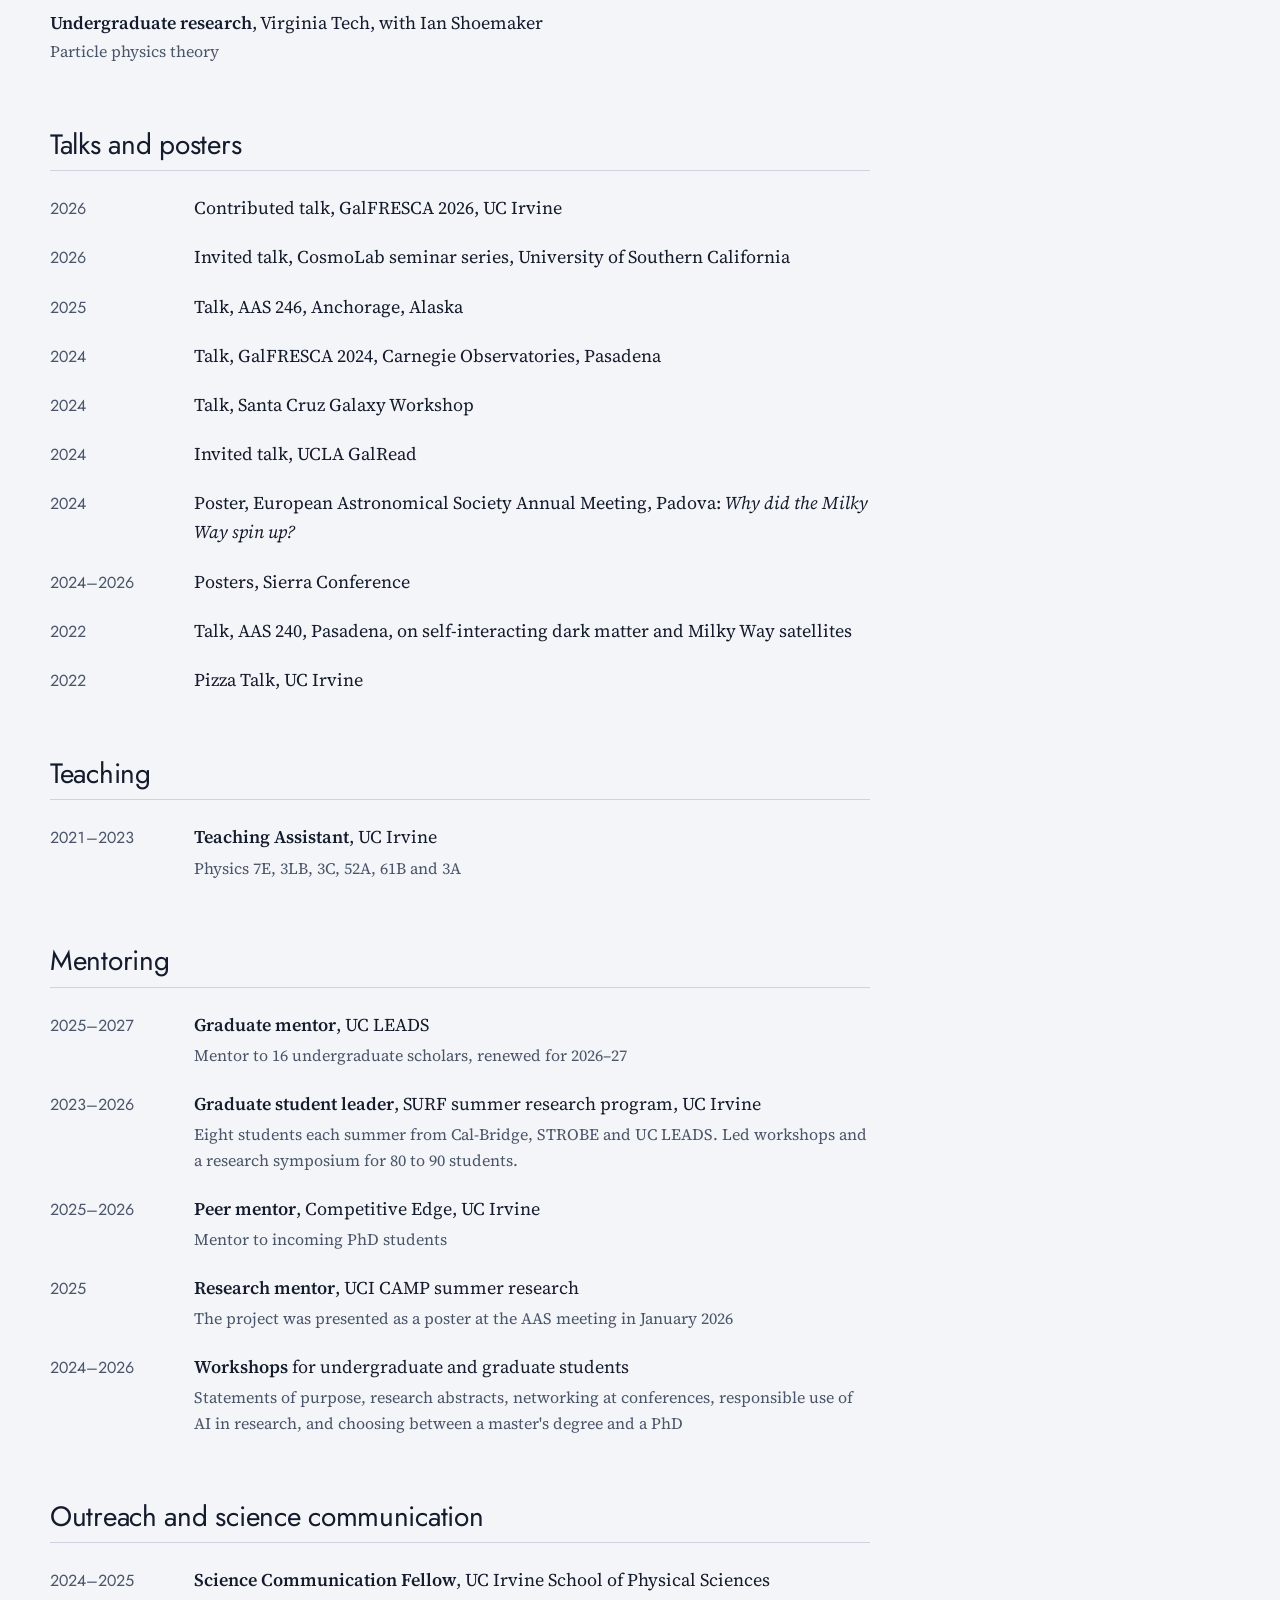
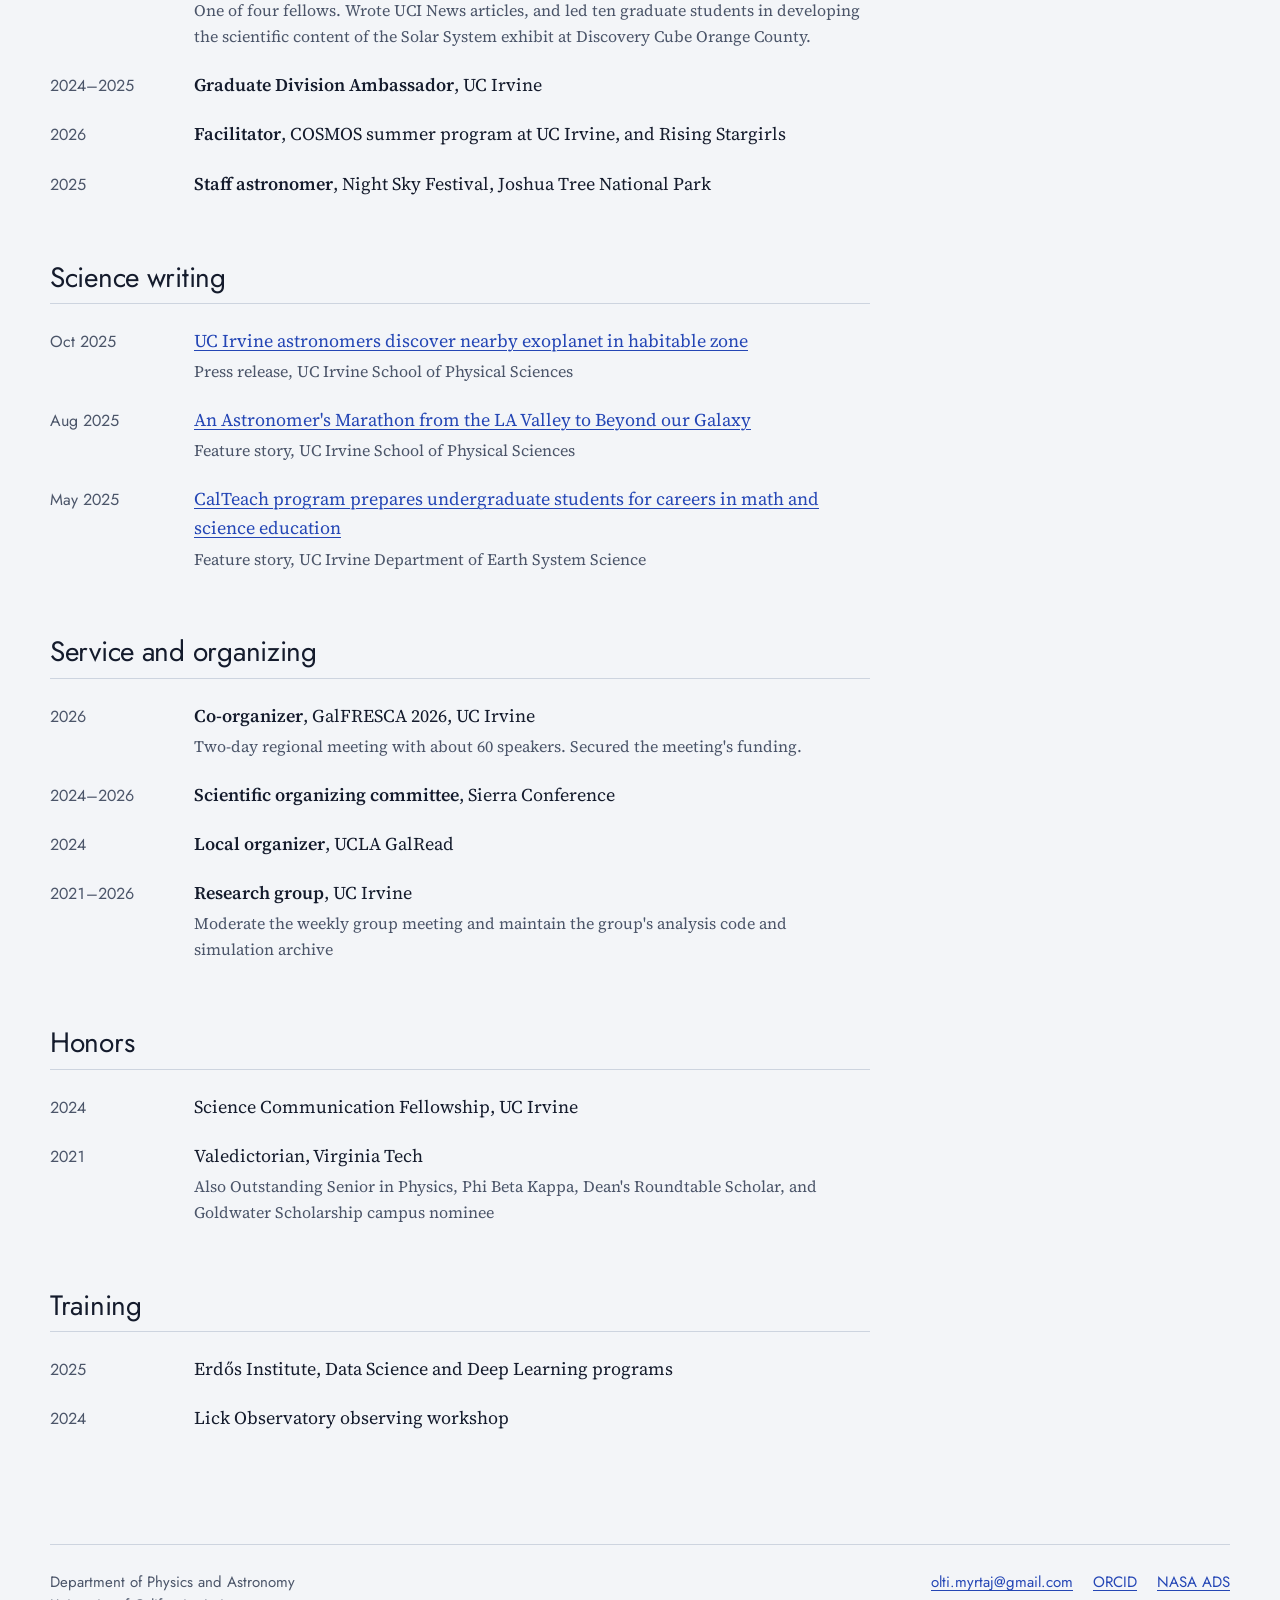
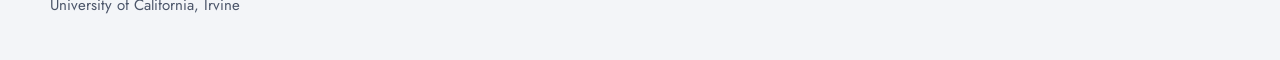
==== commit 02bffab3: "Add Mercado et al. 2026 to Latest and Publications Lists arXiv:2611.17427 on the About page's Latest" ====
--- a/cv.html
+++ b/cv.html
@@ -87,6 +87,9 @@
           <p><strong>Myrtaj, O.</strong>, Bullock, J. S., Boylan-Kolchin, M., Chandra, V., Faucher-Giguère, C.-A., Feldmann, R., Gandhi, P. J., Mercado, F. J., Moreno, J., Stern, J., Wetzel, A., and Xia, L. Y. 2026, <em>From protogalaxy through thick and thin: Why did the Milky Way evolve in three kinematic phases?</em>, MNRAS, accepted, <a href="https://arxiv.org/abs/2605.22806">arXiv:2605.22806</a></p>
         </li>
         <li>
+          <p>Mercado, F. J., Giraud Calderon, B. A., Moreno, J., Wheeler, C., Benavides, J. A., Gandhi, P. J., Smith, T., <strong>Myrtaj, O.</strong>, and Feldmann, R. 2026, <em>Effects of Environment on the Star Formation Histories and Shapes of Simulated Galaxies</em>, submitted to ApJ, <a href="https://arxiv.org/abs/2611.17427">arXiv:2611.17427</a></p>
+        </li>
+        <li>
           <p><strong>Myrtaj, O.</strong>, et al., <em>Turning Point: The Dynamical Origin of the Milky Way&rsquo;s Initial Disk and Angular Momentum Structure</em>, in preparation</p>
         </li>
         <li>
